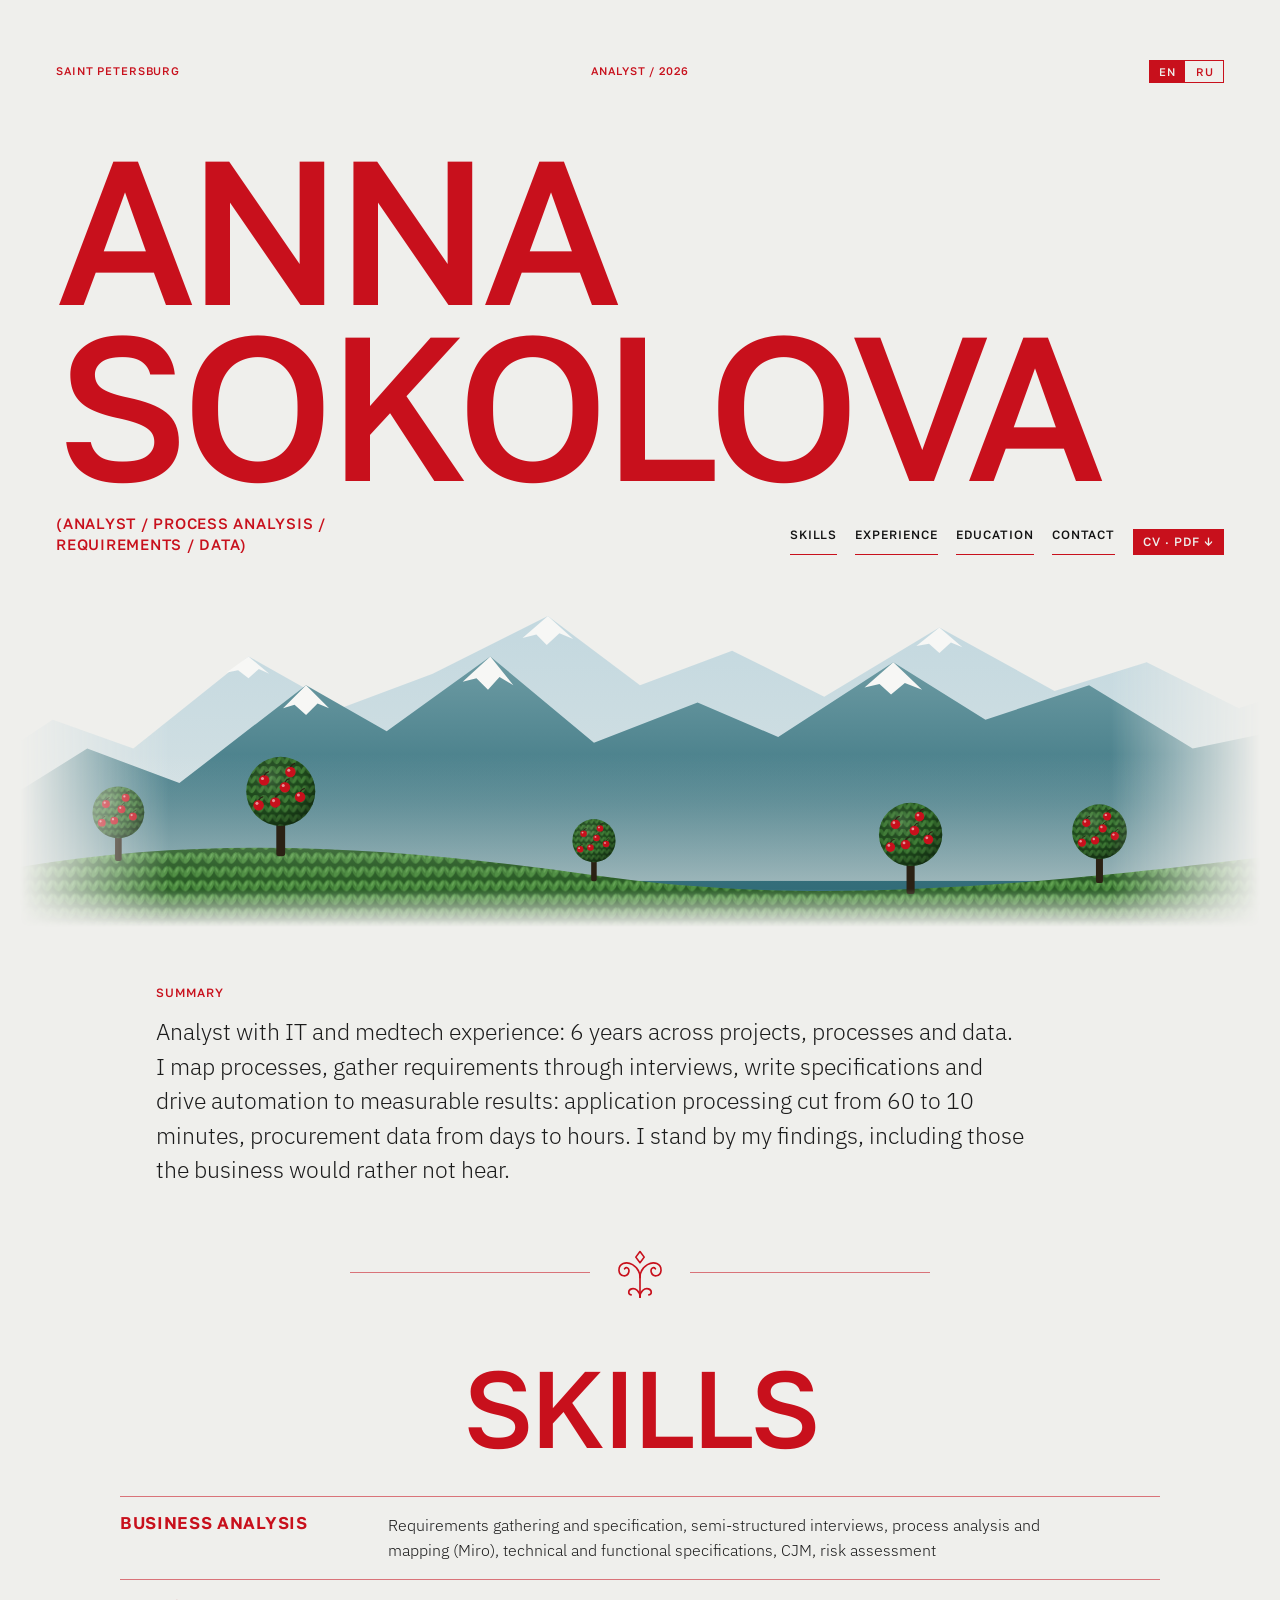
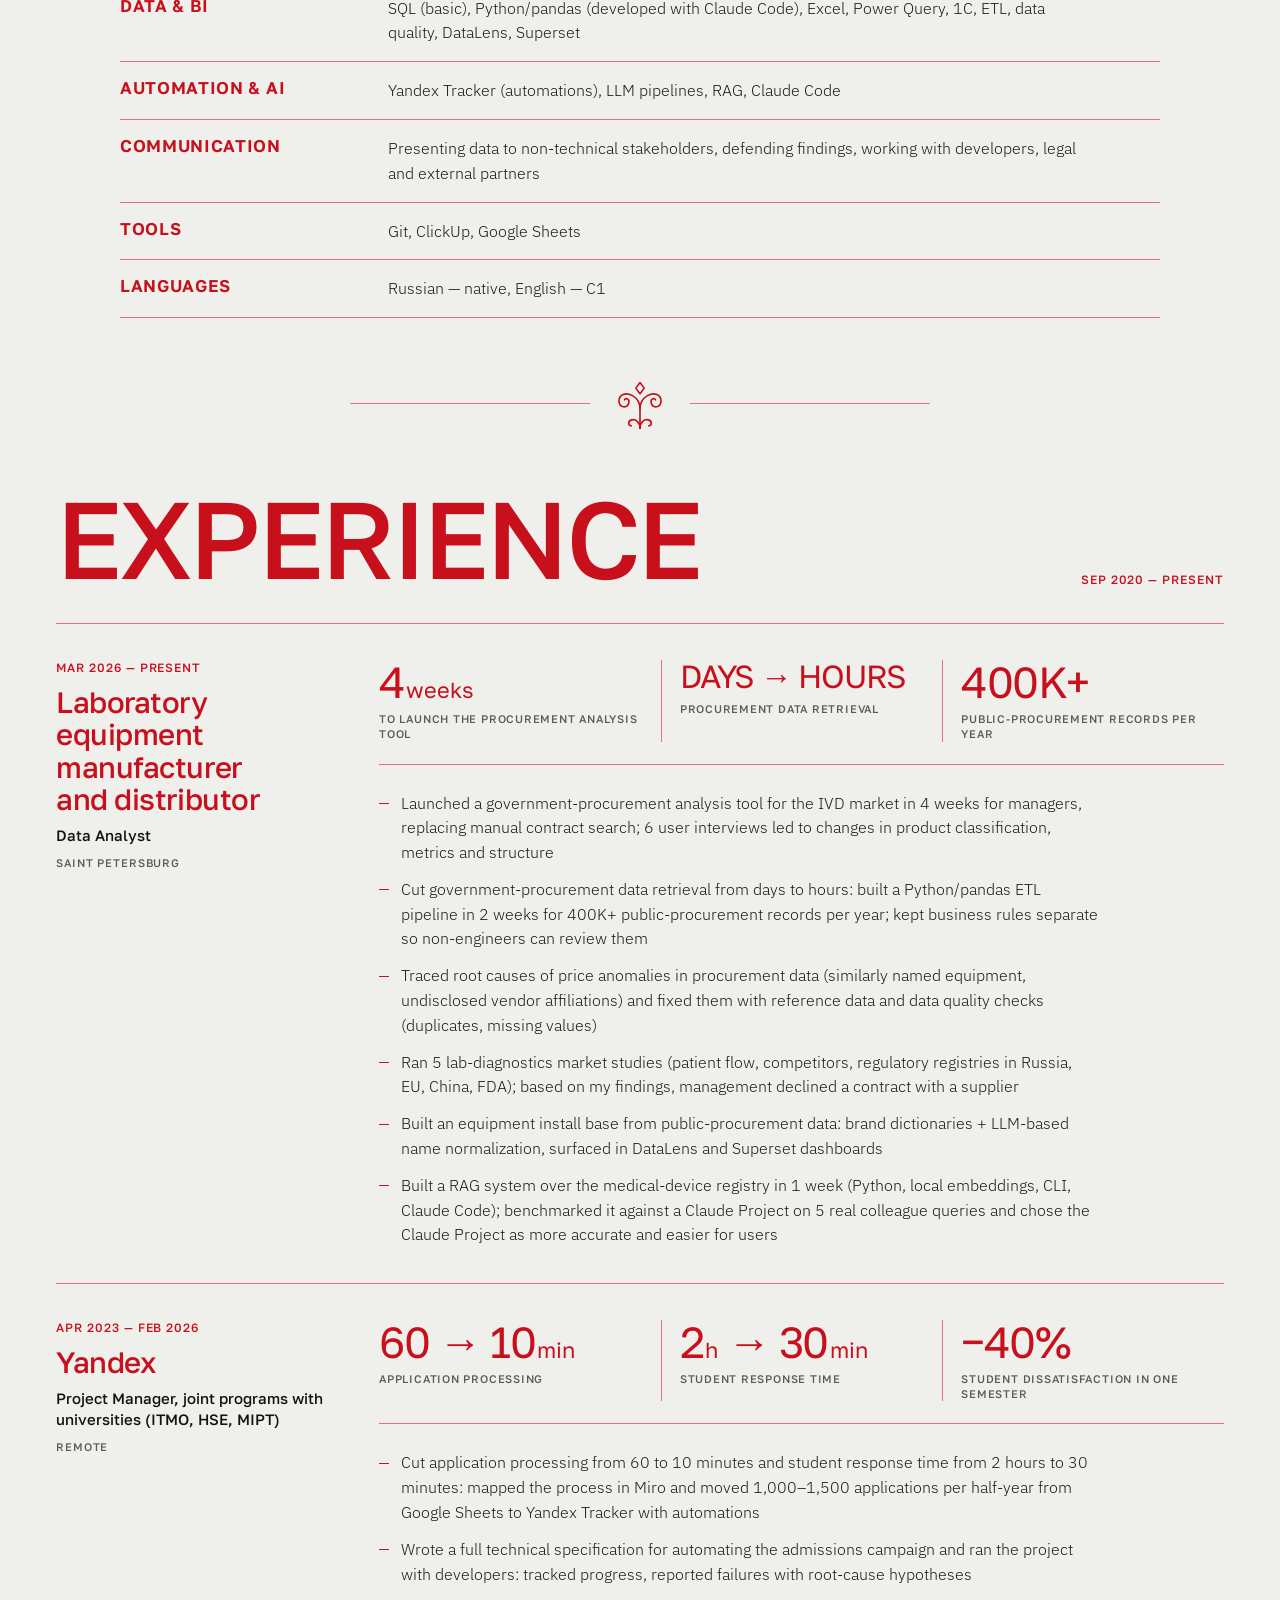
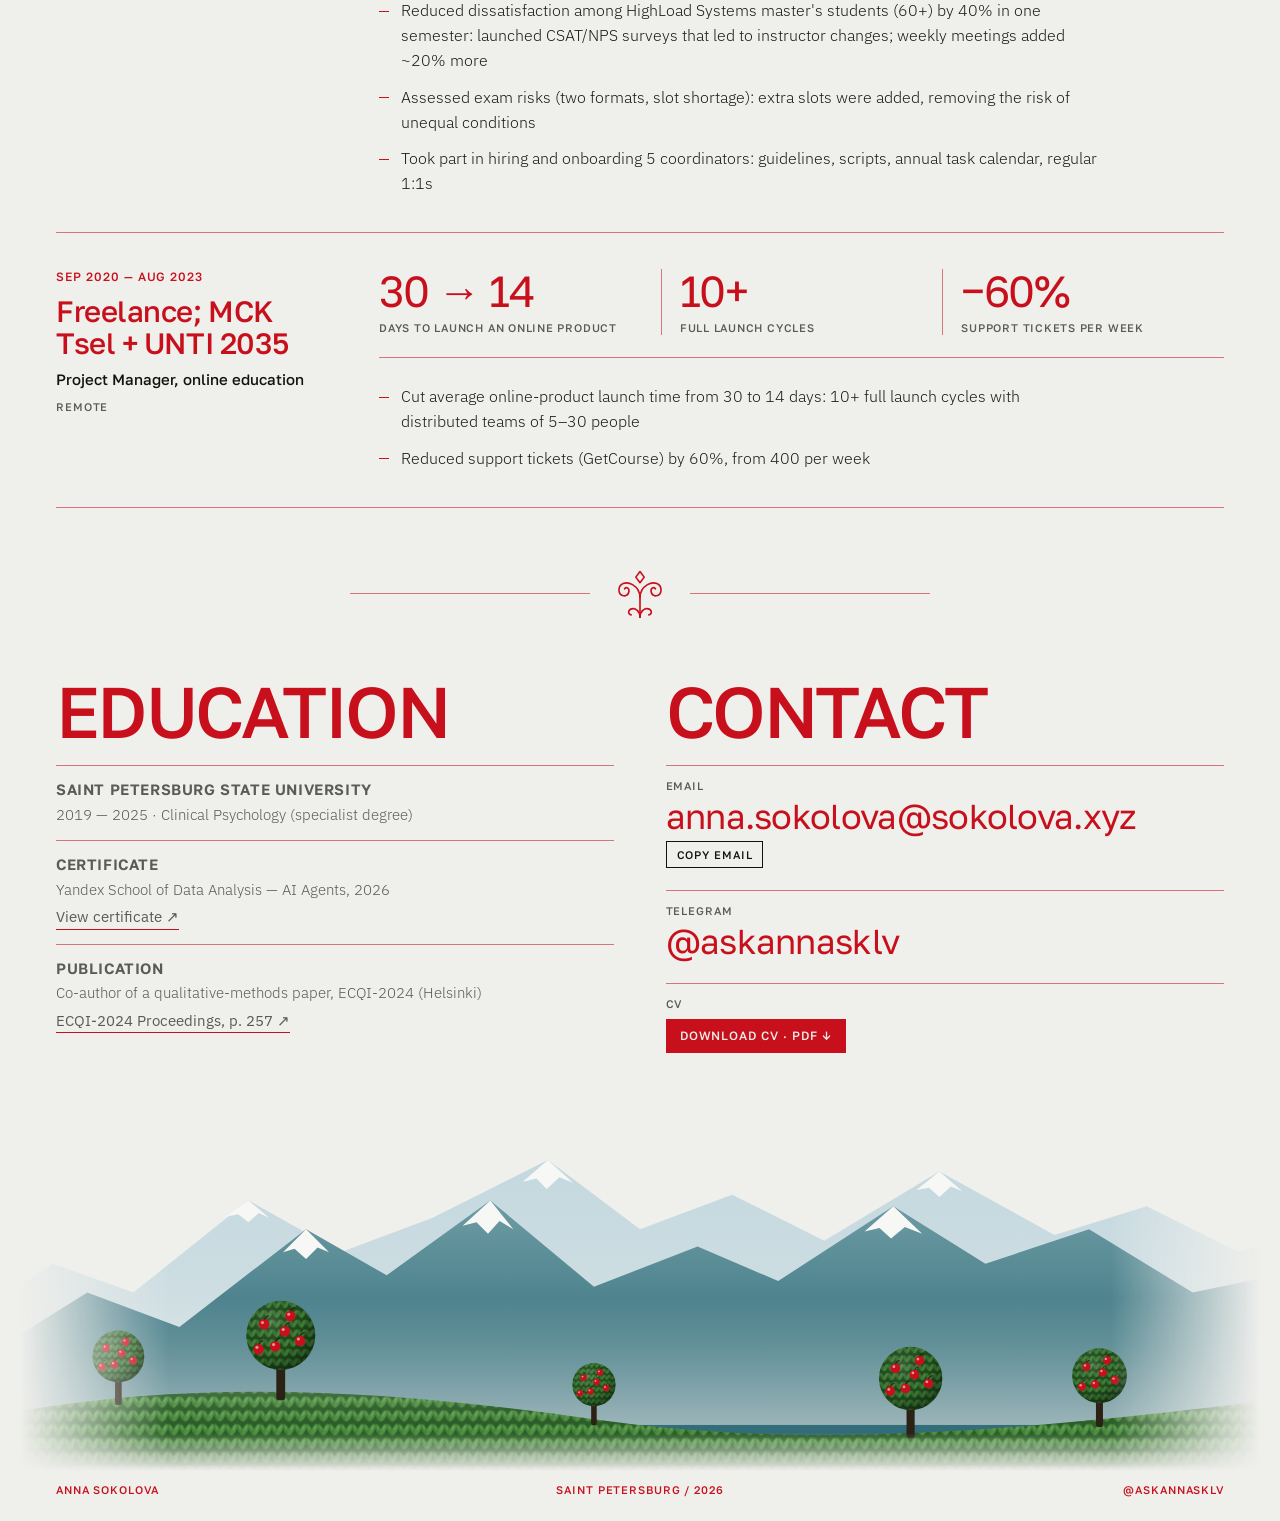
==== analyst/index.html @ 099abb35 "Add temporary /analyst version without sales analytics (until 2026-12-01) Co-Authored-By: Claude Opu" ====
<!doctype html>
<html lang="en">
<head>
<meta charset="utf-8">
<meta name="viewport" content="width=device-width, initial-scale=1, viewport-fit=cover">
<title>Anna Sokolova</title>
<meta name="description" content="Anna Sokolova: analyst. Process analysis, requirements, data. Saint Petersburg.">
<meta name="theme-color" content="#EFEFEC">
<link rel="canonical" href="https://askannasklv.github.io/analyst/">
<meta name="robots" content="noindex">
<meta property="og:type" content="website">
<meta property="og:url" content="https://askannasklv.github.io/analyst/">
<meta property="og:title" content="Anna Sokolova">
<meta property="og:description" content="Analyst: process analysis, requirements, data. Saint Petersburg.">
<meta property="og:image" content="https://askannasklv.github.io/og-cover-analyst.png">
<meta property="og:image:width" content="1200">
<meta property="og:image:height" content="630">
<meta name="twitter:card" content="summary_large_image">
<link rel="icon" href="../favicon.svg" type="image/svg+xml">
<link rel="icon" href="../favicon-32.png" sizes="32x32" type="image/png">
<link rel="apple-touch-icon" href="../apple-touch-icon.png">
<link rel="preload" href="../fonts/golos-text-latin-500-normal.woff2" as="font" type="font/woff2" crossorigin>
<link rel="stylesheet" href="../fonts/fonts.css">
<style>
:root{padding-top:env(safe-area-inset-top,0px);padding-bottom:env(safe-area-inset-bottom,0px)}
body{margin:0}
img{max-width:100%}
[hidden]{display:none!important}
</style>
<style>
/* Layout: one continuous sheet of cool paper. Light red type, Alatau ranges that
   dissolve into the page, knitted foothills with clickable apple trees,
   a кошкар-мүйіз seal between sections, experience as a quiet two-column ledger, summary up top.
   Single deliberate light look, every colour set explicitly. */
:root{
  --ink:#121212;
  --paper:#EFEFEC;
  --red:#C8101C;
  --text:#1B1B1B;
  --muted:#5A5A57;
  --line:rgba(200,16,28,.55);
  --display:"Golos Text","Helvetica Neue",Arial,sans-serif;
  --body:"IBM Plex Sans","Helvetica Neue",Arial,sans-serif;
  --pad:clamp(16px,3vw,36px);
  color-scheme:light;
}
*{box-sizing:border-box}
body{
  background:var(--paper);color:var(--text);font-family:var(--body);font-weight:300;font-size:16px;line-height:1.55;
  padding-left:max(16px,env(safe-area-inset-left,0px));
  padding-right:max(16px,env(safe-area-inset-right,0px));
  padding-block:clamp(12px,2vw,24px);
  -webkit-font-smoothing:antialiased;
}
body::before{content:"";position:fixed;inset:0 0 auto;height:env(safe-area-inset-top,0px);z-index:10;background:var(--paper)}
.l-ru .en{display:none!important}
:root:not(.l-ru) .ru{display:none!important}
b,strong{font-weight:500}

main{max-width:1240px;margin:0 auto;display:flex;flex-direction:column;gap:clamp(28px,4.5vw,60px)}
.frame{position:relative;padding-inline:var(--pad)}

/* meta bar */
.meta{display:grid;grid-template-columns:1fr auto 1fr;gap:12px;align-items:center;
  font:500 11px/1.3 var(--display);letter-spacing:.08em;text-transform:uppercase;color:var(--red)}
.meta > :nth-child(2){text-align:center}
.meta > :last-child{justify-self:end;text-align:right}
.meta a{color:inherit;text-decoration:none}
.meta a:hover{text-decoration:underline}

.lang{display:inline-flex;gap:2px;border:1px solid var(--red)}
.lang button{all:unset;cursor:pointer;padding:5px 9px;font:500 11px/1 var(--display);letter-spacing:.08em;color:var(--red)}
.lang button[aria-pressed="true"]{background:var(--red);color:var(--paper)}
.lang button:focus-visible{outline:2px solid var(--ink);outline-offset:2px}

/* section seal — кошкар-мүйіз between sections */
.seal{display:flex;align-items:center;justify-content:center;gap:clamp(12px,2vw,22px)}
.seal span{flex:1 1 0;max-width:240px;height:1px;background:var(--line)}
.seal svg{width:clamp(40px,4.6vw,56px);height:auto;flex:none}

/* ---------- HERO ---------- */
.hero{padding-top:var(--pad)}
.hero h1{
  margin:clamp(24px,5vw,56px) 0 0;
  font:500 clamp(52px,16vw,210px)/.86 var(--display);letter-spacing:-.04em;
  text-transform:uppercase;color:var(--red);position:relative;z-index:2;
}
.hero-row{display:flex;flex-wrap:wrap;justify-content:space-between;align-items:flex-end;gap:16px 32px;
  margin-top:clamp(14px,2vw,22px);position:relative;z-index:2}
.tagline{font:500 clamp(12px,1.25vw,15px)/1.4 var(--display);letter-spacing:.05em;text-transform:uppercase;color:var(--red);max-width:44ch;margin:0}
.nav{display:flex;flex-wrap:wrap;gap:8px 18px;font:500 12px/1 var(--display);letter-spacing:.08em;text-transform:uppercase}
.nav a{color:var(--ink);text-decoration:none;border-bottom:1px solid var(--red);padding-bottom:3px}
.nav a:hover{color:var(--red)}

/* mountains dissolve into the page at the sides and bottom */
.mtn{display:block;height:clamp(180px,30vw,380px);
  margin:0 calc(var(--pad) * -1);width:calc(100% + var(--pad) * 2);
  -webkit-mask-image:linear-gradient(to right,transparent 0,#000 12%,#000 88%,transparent 100%),linear-gradient(to bottom,#000 90%,transparent 100%);
  -webkit-mask-composite:source-in;
  mask-image:linear-gradient(to right,transparent 0,#000 12%,#000 88%,transparent 100%),linear-gradient(to bottom,#000 90%,transparent 100%);
  mask-composite:intersect;
}
.hero .mtn{margin-top:clamp(-8px,-1.5vw,-24px)}
.tree{cursor:pointer}
.ap{transform-box:fill-box;transform-origin:50% 50%}
@media (prefers-reduced-motion:no-preference){
  .sway{transform-box:fill-box;transform-origin:50% 100%;animation:sway 6s ease-in-out infinite alternate}
  .sway.b{animation-duration:7.5s;animation-delay:-2s}
  .sway.c{animation-duration:5.2s;animation-delay:-3.5s}
  @keyframes sway{from{transform:rotate(-2deg)}to{transform:rotate(2deg)}}
}

/* ---------- section heads ---------- */
.kicker{font:500 12px/1.3 var(--display);letter-spacing:.08em;text-transform:uppercase;color:var(--red);margin:0}
.h2{font:500 clamp(40px,8.5vw,112px)/.9 var(--display);letter-spacing:-.035em;text-transform:uppercase;color:var(--red);margin:0;text-wrap:balance}

/* ---------- SKILLS ---------- */
.skills-head{display:grid;justify-items:center;text-align:center;padding-bottom:clamp(24px,3.5vw,40px)}
.skills{list-style:none;margin:0 auto;padding:0;max-width:1040px;display:grid}
.skills li{display:grid;grid-template-columns:minmax(0,15rem) minmax(0,1fr);gap:8px 28px;padding:16px 0;border-top:1px solid var(--line);
  transition:opacity .8s ease,transform .8s cubic-bezier(.2,.7,.2,1);transition-delay:calc(var(--d,0) * 90ms)}
.skills li:last-child{border-bottom:1px solid var(--line)}
.skills li.pending{opacity:0;transform:translateY(26px)}
.skills h3{margin:0;font:600 clamp(14px,1.4vw,17px)/1.2 var(--display);text-transform:uppercase;letter-spacing:.04em;color:var(--red)}
.skills p{margin:0;max-width:70ch}

/* ---------- EXPERIENCE ledger ---------- */
.exp-head{display:flex;flex-wrap:wrap;justify-content:space-between;align-items:flex-end;gap:12px 24px;padding-bottom:clamp(20px,3vw,36px)}
.job{display:grid;grid-template-columns:minmax(0,17rem) minmax(0,1fr);gap:20px clamp(24px,4vw,64px);
  border-top:1px solid var(--line);padding-block:clamp(22px,3vw,36px)}
.job:last-child{border-bottom:1px solid var(--line)}
.job-side{display:grid;align-content:start;gap:10px}
.org{font:500 clamp(22px,2.3vw,30px)/1.1 var(--display);letter-spacing:-.015em;color:var(--red);margin:0;text-wrap:balance}
.role{font:500 15px/1.4 var(--display);color:var(--ink);margin:0}
.where{font:500 11px/1.3 var(--display);letter-spacing:.08em;text-transform:uppercase;color:var(--muted);margin:0}
.figs{display:flex;flex-wrap:wrap;gap:18px 0;margin:0 0 26px;padding:0 0 22px;border-bottom:1px solid var(--line);list-style:none}
.figs li{flex:1 1 9.5rem;min-width:0;padding:0 18px;border-left:1px solid var(--line);display:grid;gap:8px;align-content:start}
.figs li:first-child{border-left:0;padding-left:0}
.figs .num{font:400 clamp(30px,3.4vw,46px)/1 var(--display);letter-spacing:-.035em;color:var(--red);white-space:nowrap}
.figs .num small{font-size:.5em;margin-left:.08em;letter-spacing:0}
.figs .num--word{white-space:normal;text-transform:uppercase;font-size:clamp(24px,2.5vw,34px);line-height:1.05}
.figs .cap{font:500 11px/1.35 var(--display);letter-spacing:.07em;text-transform:uppercase;color:var(--muted);margin:0}
.bul{list-style:none;margin:0;padding:0;display:grid;gap:12px;font-size:15.5px;line-height:1.6;max-width:72ch}
.bul li{padding-left:22px;position:relative}
.bul li::before{content:"";position:absolute;left:0;top:.8em;width:10px;height:1px;background:var(--red)}

/* ---------- EDUCATION + CONTACT ---------- */
.final{display:grid;grid-template-columns:minmax(0,1fr) minmax(0,1fr);gap:clamp(28px,4vw,56px)}
.final .h2{font-size:clamp(36px,5.6vw,76px)}
.edu{display:grid;gap:14px;margin-top:22px}
.edu-item{border-top:1px solid var(--line);padding-top:14px;display:grid;gap:4px}
.edu-item b{font:600 15px/1.25 var(--display);text-transform:uppercase;letter-spacing:.04em;color:var(--ink)}
.edu-item span{color:var(--muted);font-size:15px}
.link{color:var(--red);font-weight:400;text-decoration:none;border-bottom:1px solid currentColor;width:fit-content;font-size:15px}
.link:hover{color:var(--ink)}
.link:focus-visible,.nav a:focus-visible,.copy:focus-visible{outline:2px solid var(--ink);outline-offset:3px}

.contacts{display:grid;gap:22px;margin-top:22px}
.contact{display:grid;gap:6px;border-top:1px solid var(--line);padding-top:14px}
.contact .lbl{font:500 11px/1 var(--display);letter-spacing:.08em;text-transform:uppercase;color:var(--muted)}
.contact .val{font:400 clamp(20px,2.7vw,36px)/1.1 var(--display);letter-spacing:-.02em;color:var(--red);overflow-wrap:anywhere;user-select:all;text-decoration:none}
a.val:hover{color:var(--ink)}
.copy{all:unset;cursor:pointer;width:fit-content;font:500 11px/1 var(--display);letter-spacing:.08em;text-transform:uppercase;color:var(--ink);border:1px solid var(--ink);padding:7px 10px}
.copy:hover{background:var(--ink);color:var(--paper)}
.final-wrap .mtn{margin-top:clamp(16px,3vw,40px)}
.foot{padding-top:12px}


/* ---------- SUMMARY + CV ---------- */
.summary{display:grid;gap:14px;max-width:1040px;margin:0 auto;width:100%}
.lead{margin:0;max-width:62ch;font-size:clamp(18px,1.8vw,23px);line-height:1.5;font-weight:300;color:var(--text)}
.nav a.cv{color:var(--paper);background:var(--red);border:1px solid var(--red);padding:6px 9px}
.nav a.cv:hover{background:var(--ink);border-color:var(--ink);color:var(--paper)}
.cvbtn{width:fit-content;font:500 12px/1 var(--display);letter-spacing:.08em;text-transform:uppercase;color:var(--paper);background:var(--red);text-decoration:none;padding:11px 14px;margin-top:4px}
.cvbtn:hover{background:var(--ink)}
.cvbtn:focus-visible,.nav a.cv:focus-visible{outline:2px solid var(--ink);outline-offset:3px}

@media (max-width:820px){
  .final{grid-template-columns:minmax(0,1fr)}
  .skills li,.job{grid-template-columns:minmax(0,1fr)}
}
@media (max-width:560px){
  .meta{grid-template-columns:1fr auto}
  .meta > :nth-child(2){display:none}
  .figs li{flex-basis:100%;border-left:0;padding:0}
}
</style>
</head>
<body>
<!-- shared SVG defs: ornament, mountain base, knit, apple tree parts -->
<svg width="0" height="0" style="position:absolute" aria-hidden="true" focusable="false">
  <defs>
    <g id="horn" fill="none" stroke-linecap="round" stroke-linejoin="round">
      <path d="M60 112 V70 C60 56 54 48 44 42 C30 34 14 40 15 55 C16 68 33 70 36 58 C38 50 31 46 27 51"/>
      <path d="M60 70 C60 56 66 48 76 42 C90 34 106 40 105 55 C104 68 87 70 84 58 C82 50 89 46 93 51"/>
      <path d="M60 112 C60 98 50 92 42 94 C34 96 34 106 41 107"/>
      <path d="M60 112 C60 98 70 92 78 94 C86 96 86 106 79 107"/>
      <path d="M60 14 L69 26 L60 38 L51 26 Z"/>
    </g>
    <pattern id="knit" width="10" height="12" patternUnits="userSpaceOnUse">
      <rect width="10" height="12" fill="#2A5E26"/>
      <ellipse cx="2.8" cy="6" rx="2.2" ry="5.3" transform="rotate(-26 2.8 6)" fill="#448239"/>
      <ellipse cx="7.2" cy="6" rx="2.2" ry="5.3" transform="rotate(26 7.2 6)" fill="#4F9142"/>
      <ellipse cx="2.4" cy="4.6" rx=".8" ry="2.4" transform="rotate(-26 2.4 4.6)" fill="#66A855" opacity=".7"/>
      <ellipse cx="7.6" cy="4.6" rx=".8" ry="2.4" transform="rotate(26 7.6 4.6)" fill="#70B15E" opacity=".7"/>
    </pattern>
    <pattern id="knitS" width="6" height="7" patternUnits="userSpaceOnUse">
      <rect width="6" height="7" fill="#1E4A1C"/>
      <ellipse cx="1.7" cy="3.5" rx="1.3" ry="3.1" transform="rotate(-26 1.7 3.5)" fill="#356F2E"/>
      <ellipse cx="4.3" cy="3.5" rx="1.3" ry="3.1" transform="rotate(26 4.3 3.5)" fill="#417F37"/>
    </pattern>
    <linearGradient id="farFill" x1="0" y1="0" x2="0" y2="1">
      <stop offset="0" stop-color="#C3D8DF"/><stop offset="1" stop-color="#DCE5E6"/>
    </linearGradient>
    <linearGradient id="midFill" x1="0" y1="0" x2="0" y2="1">
      <stop offset="0" stop-color="#6E9CA4"/><stop offset=".55" stop-color="#3E7783"/><stop offset="1" stop-color="#2D6874"/>
    </linearGradient>
    <linearGradient id="haze" x1="0" y1="0" x2="0" y2="1">
      <stop offset="0" stop-color="#EFEFEC" stop-opacity="0"/><stop offset="1" stop-color="#EFEFEC" stop-opacity=".55"/>
    </linearGradient>
    <linearGradient id="shadeFront" x1="0" y1="0" x2="0" y2="1">
      <stop offset="0" stop-color="#fff" stop-opacity=".12"/>
      <stop offset=".6" stop-color="#000" stop-opacity="0"/>
      <stop offset="1" stop-color="#000" stop-opacity=".18"/>
    </linearGradient>
    <radialGradient id="crownShade" cx=".35" cy=".3" r=".75">
      <stop offset="0" stop-color="#fff" stop-opacity=".14"/>
      <stop offset=".6" stop-color="#000" stop-opacity="0"/>
      <stop offset="1" stop-color="#000" stop-opacity=".42"/>
    </radialGradient>
    <g id="apple"><circle r="3.8" fill="#C8101C"/><circle cx="-1.2" cy="-1.3" r="1.1" fill="#fff" opacity=".55"/><path d="M0 -3.6 q1.5 -2.4 3.4 -2.6" stroke="#2B2114" stroke-width=".9" fill="none"/></g>
    <g id="treeBody">
      <rect x="-3.2" y="-24" width="6.4" height="27" rx="2" fill="#2B2114"/>
      <circle cx="0" cy="-44" r="25" fill="url(#knitS)"/>
      <circle cx="0" cy="-44" r="25" fill="url(#crownShade)"/>
    </g>
    <g id="mtnBase">
      <path d="M0 210 L90 150 L160 175 L260 95 L340 140 L420 110 L520 60 L600 120 L680 90 L760 130 L860 70 L960 125 L1040 100 L1120 140 L1200 115 V330 H0 Z" fill="url(#farFill)"/>
      <path d="M520 60 L498 79 L510 76 L519 85 L530 75 L542 80 Z M860 70 L840 86 L851 84 L860 92 L870 83 L880 87 Z M260 95 L241 109 L251 107 L260 114 L269 106 L278 110 Z" fill="#F7F7F5"/>
      <path d="M0 250 L120 175 L200 205 L310 120 L380 160 L470 95 L560 170 L650 135 L720 165 L820 100 L900 150 L990 120 L1080 175 L1200 150 V330 H0 Z" fill="url(#midFill)"/>
      <path d="M310 120 L290 140 L300 137 L310 146 L320 136 L330 140 Z M470 95 L446 117 L458 114 L468 124 L478 113 L490 120 Z M820 100 L795 122 L808 119 L818 128 L830 118 L845 124 Z" fill="#F7F7F5"/>
      <rect x="0" y="180" width="1200" height="110" fill="url(#haze)"/>
      <path d="M0 290 C200 245 380 260 560 285 S900 300 1200 262 V330 H0 Z" fill="url(#knit)"/>
      <path d="M0 290 C200 245 380 260 560 285 S900 300 1200 262 V330 H0 Z" fill="url(#shadeFront)"/>
    </g>
  </defs>
</svg>

<main>

  <!-- ========== HERO ========== -->
  <section class="frame hero" aria-labelledby="name">
    <div class="meta">
      <span><span class="en">Saint Petersburg</span><span class="ru">Санкт-Петербург</span></span>
      <span><span class="en">Analyst / 2026</span><span class="ru">Аналитик / 2026</span></span>
      <div class="lang" role="group" aria-label="Language">
        <button type="button" id="btn-en" data-lang="en" aria-pressed="true">EN</button>
        <button type="button" id="btn-ru" data-lang="ru" aria-pressed="false">RU</button>
      </div>
    </div>
    <h1 id="name"><span class="en">Anna<br>Sokolova</span><span class="ru">Анна<br>Соколова</span></h1>
    <div class="hero-row">
      <p class="tagline">
        <span class="en">(Analyst / Process analysis / Requirements / Data)</span>
        <span class="ru">(Аналитик / Анализ процессов / Требования / Данные)</span>
      </p>
      <nav class="nav" aria-label="Sections">
        <a href="#skills"><span class="en">Skills</span><span class="ru">Навыки</span></a>
        <a href="#experience"><span class="en">Experience</span><span class="ru">Опыт</span></a>
        <a href="#education"><span class="en">Education</span><span class="ru">Образование</span></a>
        <a href="#contact"><span class="en">Contact</span><span class="ru">Контакты</span></a>
        <a class="cv en" href="../cv/Sokolova_CV_Analyst_EN.pdf" target="_blank" rel="noopener">CV · PDF ↓</a>
        <a class="cv ru" href="../cv/Sokolova_CV_Analyst_RU.pdf" target="_blank" rel="noopener">Резюме · PDF ↓</a>
      </nav>
    </div>
    <svg class="mtn" viewBox="0 0 1200 330" preserveAspectRatio="xMidYMax slice" aria-hidden="true"></svg>
  </section>

  <!-- ========== SUMMARY ========== -->
  <section class="frame summary" aria-label="Summary">
    <p class="kicker"><span class="en">Summary</span><span class="ru">О себе</span></p>
    <p class="lead en">Analyst with IT and medtech experience: 6 years across projects, processes and data. I map processes, gather requirements through interviews, write specifications and drive automation to measurable results: application processing cut from 60 to 10 minutes, procurement data from days to hours. I stand by my findings, including those the business would rather not hear.</p>
    <p class="lead ru">Аналитик с опытом в IT и медтехе, 6 лет в проектах, процессах и данных. Описываю процессы, собираю требования на интервью, пишу ТЗ и довожу автоматизацию до измеримого результата: обработка заявок с 60 до 10 минут, данные о закупках — с дней до часов. Защищаю выводы, даже неудобные для бизнеса.</p>
  </section>

  <div class="seal" aria-hidden="true"><span></span><svg viewBox="0 0 120 120"><use href="#horn" stroke="#C8101C" stroke-width="3.5"/></svg><span></span></div>

  <!-- ========== SKILLS ========== -->
  <section class="frame" id="skills" aria-labelledby="skills-h">
    <div class="skills-head">
      <h2 class="h2" id="skills-h"><span class="en">Skills</span><span class="ru">Навыки</span></h2>
    </div>
    <ul class="skills en">
      <li><h3>Business analysis</h3><p>Requirements gathering and specification, semi-structured interviews, process analysis and mapping (Miro), technical and functional specifications, CJM, risk assessment</p></li>
      <li><h3>Data &amp; BI</h3><p>SQL (basic), Python/pandas (developed with Claude Code), Excel, Power Query, 1C, ETL, data quality, DataLens, Superset</p></li>
      <li><h3>Automation &amp; AI</h3><p>Yandex Tracker (automations), LLM pipelines, RAG, Claude Code</p></li>
      <li><h3>Communication</h3><p>Presenting data to non-technical stakeholders, defending findings, working with developers, legal and external partners</p></li>
      <li><h3>Tools</h3><p>Git, ClickUp, Google Sheets</p></li>
      <li><h3>Languages</h3><p>Russian — native, English — C1</p></li>
    </ul>
    <ul class="skills ru">
      <li><h3>Бизнес-анализ</h3><p>Сбор и формализация требований, полуструктурированные интервью, анализ и картирование процессов (Miro), ТЗ и функциональные требования, CJM, оценка рисков</p></li>
      <li><h3>Данные и BI</h3><p>SQL (базовый), Python/pandas (разработка с Claude Code), Excel, Power Query, 1С, ETL, контроль качества данных, DataLens, Superset</p></li>
      <li><h3>Автоматизация и AI</h3><p>Яндекс Трекер (автоматизации), LLM-пайплайны, RAG, Claude Code</p></li>
      <li><h3>Коммуникация</h3><p>Презентация данных нетехническим заказчикам, защита выводов, работа с разработкой, юристами и внешними партнёрами</p></li>
      <li><h3>Инструменты</h3><p>Git, ClickUp, Google Sheets</p></li>
      <li><h3>Языки</h3><p>Русский — родной, английский — C1</p></li>
    </ul>
  </section>

  <div class="seal" aria-hidden="true"><span></span><svg viewBox="0 0 120 120"><use href="#horn" stroke="#C8101C" stroke-width="3.5"/></svg><span></span></div>

  <!-- ========== EXPERIENCE ========== -->
  <section class="frame" id="experience" aria-labelledby="exp-h">
    <div class="exp-head">
      <h2 class="h2" id="exp-h"><span class="en">Experience</span><span class="ru">Опыт работы</span></h2>
      <p class="kicker"><span class="en">Sep 2020 — present</span><span class="ru">Сентябрь 2020 — н.в.</span></p>
    </div>

    <article class="job">
      <div class="job-side">
        <p class="kicker"><span class="en">Mar 2026 — present</span><span class="ru">Март 2026 — н.в.</span></p>
        <h3 class="org"><span class="en">Laboratory equipment manufacturer and distributor</span><span class="ru">Производитель и дистрибьютор лабораторного оборудования</span></h3>
        <p class="role"><span class="en">Data Analyst</span><span class="ru">Аналитик данных</span></p>
        <p class="where"><span class="en">Saint Petersburg</span><span class="ru">Санкт-Петербург</span></p>
      </div>
      <div>
        <ul class="figs">
          <li><span class="num">4<small class="en">weeks</small><small class="ru">недели</small></span><p class="cap"><span class="en">To launch the procurement analysis tool</span><span class="ru">На запуск инструмента анализа госзакупок</span></p></li>
          <li><span class="num num--word"><span class="en">Days → hours</span><span class="ru">Дни → часы</span></span><p class="cap"><span class="en">Procurement data retrieval</span><span class="ru">Получение данных о госзакупках</span></p></li>
          <li><span class="num">400K+</span><p class="cap"><span class="en">Public-procurement records per year</span><span class="ru">Записей ЕИС в год</span></p></li>
        </ul>
        <ul class="bul en">
          <li>Launched a government-procurement analysis tool for the IVD market in 4 weeks for managers, replacing manual contract search; 6 user interviews led to changes in product classification, metrics and structure</li>
          <li>Cut government-procurement data retrieval from days to hours: built a Python/pandas ETL pipeline in 2 weeks for 400K+ public-procurement records per year; kept business rules separate so non-engineers can review them</li>
          <li>Traced root causes of price anomalies in procurement data (similarly named equipment, undisclosed vendor affiliations) and fixed them with reference data and data quality checks (duplicates, missing values)</li>
          <li>Ran 5 lab-diagnostics market studies (patient flow, competitors, regulatory registries in Russia, EU, China, FDA); based on my findings, management declined a contract with a supplier</li>
          <li>Built an equipment install base from public-procurement data: brand dictionaries + LLM-based name normalization, surfaced in DataLens and Superset dashboards</li>
          <li>Built a RAG system over the medical-device registry in 1 week (Python, local embeddings, CLI, Claude Code); benchmarked it against a Claude Project on 5 real colleague queries and chose the Claude Project as more accurate and easier for users</li>
        </ul>
        <ul class="bul ru">
          <li>За 4 недели запустила инструмент анализа госзакупок ИВД для менеджеров вместо ручного поиска контрактов; по итогам 6 интервью с пользователями изменила классификацию продуктов, метрики и структуру</li>
          <li>Сократила время получения данных о госзакупках с дней до часов: за 2 недели построила ETL-пайплайн на Python/pandas для 400K+ записей ЕИС в год; бизнес-правила вынесла отдельно, чтобы их проверял не-инженер</li>
          <li>Нашла корневые причины ценовых аномалий в закупках (похожие наименования оборудования, нераскрытая аффилированность поставщиков) и закрыла их справочниками и контролем качества данных (дубли, пропуски)</li>
          <li>Провела 5 исследований рынков лабораторной диагностики (пациентопоток, конкуренты, регуляторные реестры РФ, ЕС, Китая, FDA); по моим выводам руководство отказалось от контракта с поставщиком</li>
          <li>Собрала инсталл-базу оборудования по данным ЕИС: справочники брендов + нормализация наименований через LLM, результат выведен в дашборды DataLens и Superset</li>
          <li>За 1 неделю собрала RAG-систему по реестру медизделий (Python, локальные эмбеддинги, CLI, Claude Code); на 5 реальных запросах коллег сравнила её с Claude Project и выбрала Claude Project: точнее и понятнее пользователям</li>
        </ul>
      </div>
    </article>

    <article class="job">
      <div class="job-side">
        <p class="kicker"><span class="en">Apr 2023 — Feb 2026</span><span class="ru">Апрель 2023 — февраль 2026</span></p>
        <h3 class="org"><span class="en">Yandex</span><span class="ru">Яндекс</span></h3>
        <p class="role"><span class="en">Project Manager, joint programs with universities (ITMO, HSE, MIPT)</span><span class="ru">Менеджер проектов, программы с ИТМО, ВШЭ, МФТИ</span></p>
        <p class="where"><span class="en">Remote</span><span class="ru">Удалённо</span></p>
      </div>
      <div>
        <ul class="figs">
          <li><span class="num">60 → 10<small class="en">min</small><small class="ru">мин</small></span><p class="cap"><span class="en">Application processing</span><span class="ru">Обработка заявок</span></p></li>
          <li><span class="num">2<small class="en">h</small><small class="ru">ч</small> → 30<small class="en">min</small><small class="ru">мин</small></span><p class="cap"><span class="en">Student response time</span><span class="ru">Ответ студенту</span></p></li>
          <li><span class="num">−40%</span><p class="cap"><span class="en">Student dissatisfaction in one semester</span><span class="ru">Неудовлетворённость студентов за семестр</span></p></li>
        </ul>
        <ul class="bul en">
          <li>Cut application processing from 60 to 10 minutes and student response time from 2 hours to 30 minutes: mapped the process in Miro and moved 1,000–1,500 applications per half-year from Google Sheets to Yandex Tracker with automations</li>
          <li>Wrote a full technical specification for automating the admissions campaign and ran the project with developers: tracked progress, reported failures with root-cause hypotheses</li>
          <li>Reduced dissatisfaction among HighLoad Systems master's students (60+) by 40% in one semester: launched CSAT/NPS surveys that led to instructor changes; weekly meetings added ~20% more</li>
          <li>Assessed exam risks (two formats, slot shortage): extra slots were added, removing the risk of unequal conditions</li>
          <li>Took part in hiring and onboarding 5 coordinators: guidelines, scripts, annual task calendar, regular 1:1s</li>
        </ul>
        <ul class="bul ru">
          <li>Сократила обработку заявок с 60 до 10 минут, а ответ студенту — с 2 часов до 30 минут: картировала процесс в Miro и перевела 1000–1500 заявок за полгода из Google Sheets в Яндекс Трекер с автоматизациями</li>
          <li>Написала полное ТЗ на автоматизацию приёмной кампании и вела проект с разработкой: контроль хода работ, отчёты о сбоях с гипотезами о причинах</li>
          <li>Снизила неудовлетворённость студентов магистратуры HighLoad Systems (60+ человек) на 40% за семестр: запустила опросы CSAT/NPS, по итогам заменили преподавателей; еженедельные встречи дали ещё ~20%</li>
          <li>Оценила риски экзамена (два формата, нехватка слотов): добавили слоты и сняли риск неравных условий</li>
          <li>Участвовала в найме и онбординге 5 кураторов: регламенты, скрипты, годовой календарь задач, регулярные 1-1</li>
        </ul>
      </div>
    </article>

    <article class="job">
      <div class="job-side">
        <p class="kicker"><span class="en">Sep 2020 — Aug 2023</span><span class="ru">Сентябрь 2020 — август 2023</span></p>
        <h3 class="org"><span class="en">Freelance; MCK Tsel + UNTI 2035</span><span class="ru">Фриланс; АНО ДПО МЦК «Цель» + УНТИ 2035</span></h3>
        <p class="role"><span class="en">Project Manager, online education</span><span class="ru">Менеджер проектов, онлайн-образование</span></p>
        <p class="where"><span class="en">Remote</span><span class="ru">Удалённо</span></p>
      </div>
      <div>
        <ul class="figs">
          <li><span class="num">30 → 14</span><p class="cap"><span class="en">Days to launch an online product</span><span class="ru">Дней на запуск онлайн-продукта</span></p></li>
          <li><span class="num">10+</span><p class="cap"><span class="en">Full launch cycles</span><span class="ru">Полных циклов запуска</span></p></li>
          <li><span class="num">−60%</span><p class="cap"><span class="en">Support tickets per week</span><span class="ru">Обращений в техподдержку в неделю</span></p></li>
        </ul>
        <ul class="bul en">
          <li>Cut average online-product launch time from 30 to 14 days: 10+ full launch cycles with distributed teams of 5–30 people</li>
          <li>Reduced support tickets (GetCourse) by 60%, from 400 per week</li>
        </ul>
        <ul class="bul ru">
          <li>Сократила среднее время запуска онлайн-продукта с 30 до 14 дней: 10+ полных циклов запуска с распределёнными командами 5–30 человек</li>
          <li>Сократила поток обращений в техподдержку (GetCourse) на 60% — с 400 в неделю</li>
        </ul>
      </div>
    </article>
  </section>

  <div class="seal" aria-hidden="true"><span></span><svg viewBox="0 0 120 120"><use href="#horn" stroke="#C8101C" stroke-width="3.5"/></svg><span></span></div>

  <!-- ========== EDUCATION + CONTACT ========== -->
  <section class="frame final-wrap" aria-label="Education and contact">
    <div class="final">
      <div id="education">
        <h2 class="h2"><span class="en">Education</span><span class="ru">Образование</span></h2>
        <div class="edu">
          <div class="edu-item">
            <b><span class="en">Saint Petersburg State University</span><span class="ru">Санкт-Петербургский государственный университет</span></b>
            <span><span class="en">2019 — 2025 · Clinical Psychology (specialist degree)</span><span class="ru">2019 — 2025 · Клиническая психология (специалитет)</span></span>
          </div>
          <div class="edu-item">
            <b><span class="en">Certificate</span><span class="ru">Сертификат</span></b>
            <span><span class="en">Yandex School of Data Analysis — AI Agents, 2026</span><span class="ru">Школа анализа данных Яндекса — AI-агенты, 2026</span></span>
            <a class="link" href="https://education.yandex.ru/profile/docs?id=a99348c9-fb9d-4825-9e31-485437a5f515" target="_blank" rel="noopener"><span class="en">View certificate ↗</span><span class="ru">Открыть сертификат ↗</span></a>
          </div>
          <div class="edu-item">
            <b><span class="en">Publication</span><span class="ru">Публикация</span></b>
            <span><span class="en">Co-author of a qualitative-methods paper, ECQI-2024 (Helsinki)</span><span class="ru">Соавтор статьи по качественным методам исследований, ECQI-2024 (Хельсинки)</span></span>
            <a class="link" href="https://storage.googleapis.com/smooty-1220.appspot.com/uploads/4112/1718106409_ECQI2024Proceedings.pdf#page=257" target="_blank" rel="noopener"><span class="en">ECQI-2024 Proceedings, p. 257 ↗</span><span class="ru">Сборник ECQI-2024, с. 257 ↗</span></a>
          </div>
        </div>
      </div>
      <div id="contact">
        <h2 class="h2"><span class="en">Contact</span><span class="ru">Контакты</span></h2>
        <div class="contacts">
          <div class="contact">
            <span class="lbl">Email</span>
            <span class="val" id="email">anna.sokolova@sokolova.xyz</span>
            <button class="copy" type="button" id="copy-email"><span class="en">Copy email</span><span class="ru">Скопировать почту</span></button>
          </div>
          <div class="contact">
            <span class="lbl">Telegram</span>
            <a class="val" href="https://t.me/askannasklv" target="_blank" rel="noopener">@askannasklv</a>
          </div>
          <div class="contact">
            <span class="lbl"><span class="en">CV</span><span class="ru">Резюме</span></span>
            <a class="cvbtn en" href="../cv/Sokolova_CV_Analyst_EN.pdf" target="_blank" rel="noopener">Download CV · PDF ↓</a>
            <a class="cvbtn ru" href="../cv/Sokolova_CV_Analyst_RU.pdf" target="_blank" rel="noopener">Скачать резюме · PDF ↓</a>
          </div>
        </div>
      </div>
    </div>
    <svg class="mtn" viewBox="0 0 1200 330" preserveAspectRatio="xMidYMax slice" aria-hidden="true"></svg>
    <div class="foot">
      <div class="meta">
        <span><span class="en">Anna Sokolova</span><span class="ru">Анна Соколова</span></span>
        <span><span class="en">Saint Petersburg / 2026</span><span class="ru">Санкт-Петербург / 2026</span></span>
        <a href="https://t.me/askannasklv" target="_blank" rel="noopener">@askannasklv</a>
      </div>
    </div>
  </section>

</main>


<script>
(function(){
  var root=document.documentElement;
  var reduced=window.matchMedia&&matchMedia('(prefers-reduced-motion: reduce)').matches;

  /* ---- mountains with apple trees + apple truck ---- */
  var TREES=[[147,270,.9,'c'],[288,265,1.2,''],[560,288,.75,'b'],[835,298,1.1,''],[999,289,.95,'c']];
  var APPLES=[[-12,-52],[7,-58],[14,-40],[-4,-36],[-16,-34],[3,-47]];
  var PILE=[[8,-43],[16,-44],[24,-44],[32,-44],[40,-44],[48,-44],[56,-43],[13,-50],[22,-51],[31,-52],[40,-51],[49,-50],[19,-57],[28,-58],[37,-57],[29,-63]];
  var TS=1.3, TY=300, T_START=-150, T_STOP=413, T_END=1000;
  var horns=[6,26,46].map(function(x){return '<use href="#horn" transform="translate('+x+' -36) scale(.14)" stroke="#DDA233" stroke-width="9"/>';}).join('');
  var wheel=function(x){return '<g transform="translate('+x+' -6)"><g class="wheel"><circle r="7" fill="#1E1A14"/><circle r="2.6" fill="#EFEFEC"/><path d="M-5 0 H5 M0 -5 V5" stroke="#8A8A86" stroke-width="1.2"/></g></g>';};
  var truck='<g transform="translate(0 '+TY+') scale('+TS+')" class="truck-wrap"><g class="truck" style="transform:translateX('+T_START+'px)">'+
    '<rect x="-2" y="-13" width="98" height="5" rx="2" fill="#2B2114"/>'+
    '<rect x="0" y="-40" width="66" height="28" rx="2" fill="#2D6874"/><rect x="0" y="-40" width="66" height="4" fill="#245761"/>'+horns+
    '<g class="pile">'+PILE.map(function(p){return '<use href="#apple" x="'+p[0]+'" y="'+p[1]+'" class="pa" opacity="0"/>';}).join('')+'</g>'+
    '<path d="M66 -12 V-34 H84 L94 -22 V-12 Z" fill="#C8101C"/><path d="M70 -31 H82 L89 -23 H70 Z" fill="#EFEFEC"/>'+
    '<rect x="92" y="-20" width="3" height="3" fill="#DDA233"/>'+wheel(16)+wheel(76)+'</g></g>';
  var art='<use href="#mtnBase"/>'+TREES.map(function(t){
    return '<g transform="translate('+t[0]+' '+t[1]+') scale('+t[2]+')"><g class="sway '+t[3]+'"><g class="tree" data-state="up">'+
      '<circle cx="0" cy="-44" r="30" fill="transparent"/><use href="#treeBody"/>'+
      APPLES.map(function(a){return '<g transform="translate('+a[0]+' '+a[1]+')"><g class="ap" data-y="'+a[1]+'"><use href="#apple"/></g></g>';}).join('')+
      '</g></g></g>';
  }).join('')+truck;
  var D=function(ms){return reduced?1:ms;};
  function killAnims(el){if(el.getAnimations) el.getAnimations().forEach(function(a){a.cancel();});}
  function anim(el,kf,opt){
    if(!el.animate){return Promise.resolve();}
    var a=el.animate(kf,opt); return a.finished.catch(function(){});
  }
  function dropTree(tree){
    var jobs=[];
    tree.querySelectorAll('.ap').forEach(function(ap,i){
      var y=+ap.dataset.y, dy=1-y+Math.random()*2, dx=(Math.random()*2-1)*24;
      ap.dataset.dx=dx; ap.dataset.dy=dy;
      jobs.push(anim(ap,[
        {transform:'translate(0px,0px)',easing:'cubic-bezier(.55,0,1,.45)'},
        {transform:'translate('+(dx*.6)+'px,'+dy+'px)',offset:.62,easing:'cubic-bezier(0,.55,.45,1)'},
        {transform:'translate('+(dx*.82)+'px,'+(dy-7)+'px)',offset:.8,easing:'cubic-bezier(.55,0,1,.45)'},
        {transform:'translate('+(dx*.95)+'px,'+dy+'px)',offset:.92},
        {transform:'translate('+dx+'px,'+(dy-1.5)+'px)',offset:.96},
        {transform:'translate('+dx+'px,'+dy+'px)'}
      ],{duration:D(900+Math.random()*300),delay:D(i*70+Math.random()*120),fill:'forwards'}));
    });
    return Promise.all(jobs);
  }
  function growTree(tree,fromGround){
    var aps=[].slice.call(tree.querySelectorAll('.ap'));
    var fade=fromGround?Promise.all(aps.map(function(ap){return anim(ap,[{opacity:1},{opacity:0}],{duration:D(260),fill:'forwards'});})):Promise.resolve();
    return fade.then(function(){
      return Promise.all(aps.map(function(ap,i){
        killAnims(ap); ap.style.opacity='';
        return anim(ap,[{transform:'scale(0)'},{transform:'scale(1.25)',offset:.65},{transform:'scale(1)'}],
          {duration:D(620),delay:D(i*70),easing:'cubic-bezier(.3,.7,.4,1)',fill:'backwards'});
      }));
    });
  }
  function shownTrees(svg){
    var r=svg.getBoundingClientRect(), pad=r.width*.03;
    return [].slice.call(svg.querySelectorAll('.tree')).filter(function(t){
      var b=t.getBoundingClientRect(), cx=b.left+b.width/2; return cx>r.left+pad && cx<r.right-pad;
    });
  }
  function runTruck(svg){
    svg.dataset.busy='1';
    var tr=svg.querySelector('.truck'), wheels=svg.querySelectorAll('.wheel'), pile=svg.querySelectorAll('.pa');
    var spin=[]; wheels.forEach(function(w){ if(w.animate&&!reduced) spin.push(w.animate([{transform:'rotate(0deg)'},{transform:'rotate(360deg)'}],{duration:500,iterations:Infinity})); });
    var drive=function(from,to,ms,ease){return anim(tr,[{transform:'translateX('+from+'px)'},{transform:'translateX('+to+'px)'}],{duration:D(ms),easing:ease,fill:'forwards'});};
    var trees=[].slice.call(svg.querySelectorAll('.tree'));
    return drive(T_START,T_STOP,1900,'cubic-bezier(.2,.6,.3,1)').then(function(){
      spin.forEach(function(s){s.pause();});
      var aps=[]; trees.forEach(function(t){ if(t.dataset.state==='down') t.querySelectorAll('.ap').forEach(function(ap){aps.push(ap);}); });
      var sm=svg.getScreenCTM(), total=aps.length, done=0;
      return Promise.all(aps.map(function(ap,i){
        var px=TS*(T_STOP+20+Math.random()*30), py=TY-TS*(44+Math.random()*8);
        var pt=svg.createSVGPoint(); pt.x=px; pt.y=py;
        var loc=pt.matrixTransform(sm).matrixTransform(ap.parentNode.getScreenCTM().inverse());
        var dx=+ap.dataset.dx, dy=+ap.dataset.dy, mx=(dx+loc.x)/2, my=Math.min(dy,loc.y)-40;
        return anim(ap,[
          {transform:'translate('+dx+'px,'+dy+'px)',easing:'cubic-bezier(.2,.6,.4,1)'},
          {transform:'translate('+mx+'px,'+my+'px)',offset:.5,easing:'cubic-bezier(.6,0,.8,.4)'},
          {transform:'translate('+loc.x+'px,'+loc.y+'px)'}
        ],{duration:D(650),delay:D(i*55),fill:'forwards'}).then(function(){
          ap.style.opacity='0'; done++;
          var n=Math.ceil(done/total*pile.length);
          for(var k=0;k<n;k++) pile[k].setAttribute('opacity','1');
        });
      }));
    }).then(function(){
      return new Promise(function(r){setTimeout(r,D(350));});
    }).then(function(){
      spin.forEach(function(s){s.play();});
      return drive(T_STOP,T_END,1800,'cubic-bezier(.6,0,.9,.5)');
    }).then(function(){
      spin.forEach(function(s){s.cancel();});
      killAnims(tr); tr.style.transform='translateX('+T_START+'px)';
      pile.forEach(function(p){p.setAttribute('opacity','0');});
      trees.forEach(function(t){ if(t.dataset.state==='down'){ t.dataset.state='empty'; t.querySelectorAll('.ap').forEach(function(ap){killAnims(ap); ap.style.opacity='0';}); } });
      delete svg.dataset.busy;
    });
  }
  function checkStrip(svg){
    if(svg.dataset.busy) return;
    var shown=shownTrees(svg);
    if(shown.length && shown.every(function(t){return t.dataset.state==='down';})){
      svg.dataset.busy='1';
      setTimeout(function(){runTruck(svg);},D(500));
    }
  }
  document.querySelectorAll('svg.mtn').forEach(function(s){
    s.innerHTML=art;
    s.addEventListener('click',function(e){
      var tree=e.target.closest('.tree'); if(!tree||s.dataset.busy||tree.dataset.lock) return;
      var st=tree.dataset.state; tree.dataset.lock='1';
      if(st==='up'){
        tree.dataset.state='down';
        dropTree(tree).then(function(){delete tree.dataset.lock; checkStrip(s);});
      } else {
        tree.dataset.state='up';
        growTree(tree,st==='down').then(function(){delete tree.dataset.lock;});
      }
    });
  });

  /* ---- skills reveal on scroll ---- */
  var sec=document.getElementById('skills');
  if('IntersectionObserver' in window && !reduced && sec.getBoundingClientRect().top>window.innerHeight*.85){
    var lis=sec.querySelectorAll('.skills li');
    lis.forEach(function(li){li.classList.add('pending');});
    var io=new IntersectionObserver(function(entries){
      var n=0;
      entries.forEach(function(en){
        if(en.isIntersecting){en.target.style.setProperty('--d',n++);en.target.classList.remove('pending');io.unobserve(en.target);}
      });
    },{rootMargin:'0px 0px -8% 0px'});
    lis.forEach(function(li){io.observe(li);});
  }

  /* ---- language ---- */
  var btns=document.querySelectorAll('.lang button');
  function setLang(l){
    root.classList.toggle('l-ru',l==='ru');
    root.lang=l;
    btns.forEach(function(b){b.setAttribute('aria-pressed',String(b.dataset.lang===l));});
    try{localStorage.setItem('lang',l);}catch(e){}
  }
  btns.forEach(function(b){b.addEventListener('click',function(){setLang(b.dataset.lang);});});
  var saved=null;
  try{saved=localStorage.getItem('lang');}catch(e){}
  setLang(saved==='ru'?'ru':'en');

  /* ---- copy email ---- */
  var copyBtn=document.getElementById('copy-email');
  copyBtn.addEventListener('click',function(){
    var email=document.getElementById('email');
    var done=function(){
      var ru=root.classList.contains('l-ru');
      copyBtn.querySelector(ru?'.ru':'.en').textContent=ru?'Скопировано':'Copied';
      setTimeout(function(){copyBtn.querySelector('.en').textContent='Copy email';copyBtn.querySelector('.ru').textContent='Скопировать почту';},1800);
    };
    var select=function(){var r=document.createRange();r.selectNodeContents(email);var s=getSelection();s.removeAllRanges();s.addRange(r);};
    try{navigator.clipboard.writeText(email.textContent.trim()).then(done,select);}catch(e){select();}
  });
})();
</script>
</body>
</html>
---- fonts/fonts.css ----
@font-face {
  font-family: 'Golos Text';
  font-style: normal;
  font-display: swap;
  font-weight: 400;
  src: url(golos-text-cyrillic-400-normal.woff2) format('woff2');
  unicode-range: U+0301,U+0400-045F,U+0490-0491,U+04B0-04B1,U+2116;
}
@font-face {
  font-family: 'Golos Text';
  font-style: normal;
  font-display: swap;
  font-weight: 400;
  src: url(golos-text-latin-400-normal.woff2) format('woff2');
  unicode-range: U+0000-00FF,U+0131,U+0152-0153,U+02BB-02BC,U+02C6,U+02DA,U+02DC,U+0304,U+0308,U+0329,U+2000-206F,U+20AC,U+2122,U+2191,U+2193,U+2212,U+2215,U+FEFF,U+FFFD;
}
@font-face {
  font-family: 'Golos Text';
  font-style: normal;
  font-display: swap;
  font-weight: 500;
  src: url(golos-text-cyrillic-500-normal.woff2) format('woff2');
  unicode-range: U+0301,U+0400-045F,U+0490-0491,U+04B0-04B1,U+2116;
}
@font-face {
  font-family: 'Golos Text';
  font-style: normal;
  font-display: swap;
  font-weight: 500;
  src: url(golos-text-latin-500-normal.woff2) format('woff2');
  unicode-range: U+0000-00FF,U+0131,U+0152-0153,U+02BB-02BC,U+02C6,U+02DA,U+02DC,U+0304,U+0308,U+0329,U+2000-206F,U+20AC,U+2122,U+2191,U+2193,U+2212,U+2215,U+FEFF,U+FFFD;
}
@font-face {
  font-family: 'Golos Text';
  font-style: normal;
  font-display: swap;
  font-weight: 600;
  src: url(golos-text-cyrillic-600-normal.woff2) format('woff2');
  unicode-range: U+0301,U+0400-045F,U+0490-0491,U+04B0-04B1,U+2116;
}
@font-face {
  font-family: 'Golos Text';
  font-style: normal;
  font-display: swap;
  font-weight: 600;
  src: url(golos-text-latin-600-normal.woff2) format('woff2');
  unicode-range: U+0000-00FF,U+0131,U+0152-0153,U+02BB-02BC,U+02C6,U+02DA,U+02DC,U+0304,U+0308,U+0329,U+2000-206F,U+20AC,U+2122,U+2191,U+2193,U+2212,U+2215,U+FEFF,U+FFFD;
}
@font-face {
  font-family: 'IBM Plex Sans';
  font-style: normal;
  font-display: swap;
  font-weight: 300;
  src: url(ibm-plex-sans-cyrillic-300-normal.woff2) format('woff2');
  unicode-range: U+0301,U+0400-045F,U+0490-0491,U+04B0-04B1,U+2116;
}
@font-face {
  font-family: 'IBM Plex Sans';
  font-style: normal;
  font-display: swap;
  font-weight: 300;
  src: url(ibm-plex-sans-latin-300-normal.woff2) format('woff2');
  unicode-range: U+0000-00FF,U+0131,U+0152-0153,U+02BB-02BC,U+02C6,U+02DA,U+02DC,U+0304,U+0308,U+0329,U+2000-206F,U+20AC,U+2122,U+2191,U+2193,U+2212,U+2215,U+FEFF,U+FFFD;
}
@font-face {
  font-family: 'IBM Plex Sans';
  font-style: normal;
  font-display: swap;
  font-weight: 400;
  src: url(ibm-plex-sans-cyrillic-400-normal.woff2) format('woff2');
  unicode-range: U+0301,U+0400-045F,U+0490-0491,U+04B0-04B1,U+2116;
}
@font-face {
  font-family: 'IBM Plex Sans';
  font-style: normal;
  font-display: swap;
  font-weight: 400;
  src: url(ibm-plex-sans-latin-400-normal.woff2) format('woff2');
  unicode-range: U+0000-00FF,U+0131,U+0152-0153,U+02BB-02BC,U+02C6,U+02DA,U+02DC,U+0304,U+0308,U+0329,U+2000-206F,U+20AC,U+2122,U+2191,U+2193,U+2212,U+2215,U+FEFF,U+FFFD;
}
@font-face {
  font-family: 'IBM Plex Sans';
  font-style: normal;
  font-display: swap;
  font-weight: 500;
  src: url(ibm-plex-sans-cyrillic-500-normal.woff2) format('woff2');
  unicode-range: U+0301,U+0400-045F,U+0490-0491,U+04B0-04B1,U+2116;
}
@font-face {
  font-family: 'IBM Plex Sans';
  font-style: normal;
  font-display: swap;
  font-weight: 500;
  src: url(ibm-plex-sans-latin-500-normal.woff2) format('woff2');
  unicode-range: U+0000-00FF,U+0131,U+0152-0153,U+02BB-02BC,U+02C6,U+02DA,U+02DC,U+0304,U+0308,U+0329,U+2000-206F,U+20AC,U+2122,U+2191,U+2193,U+2212,U+2215,U+FEFF,U+FFFD;
}
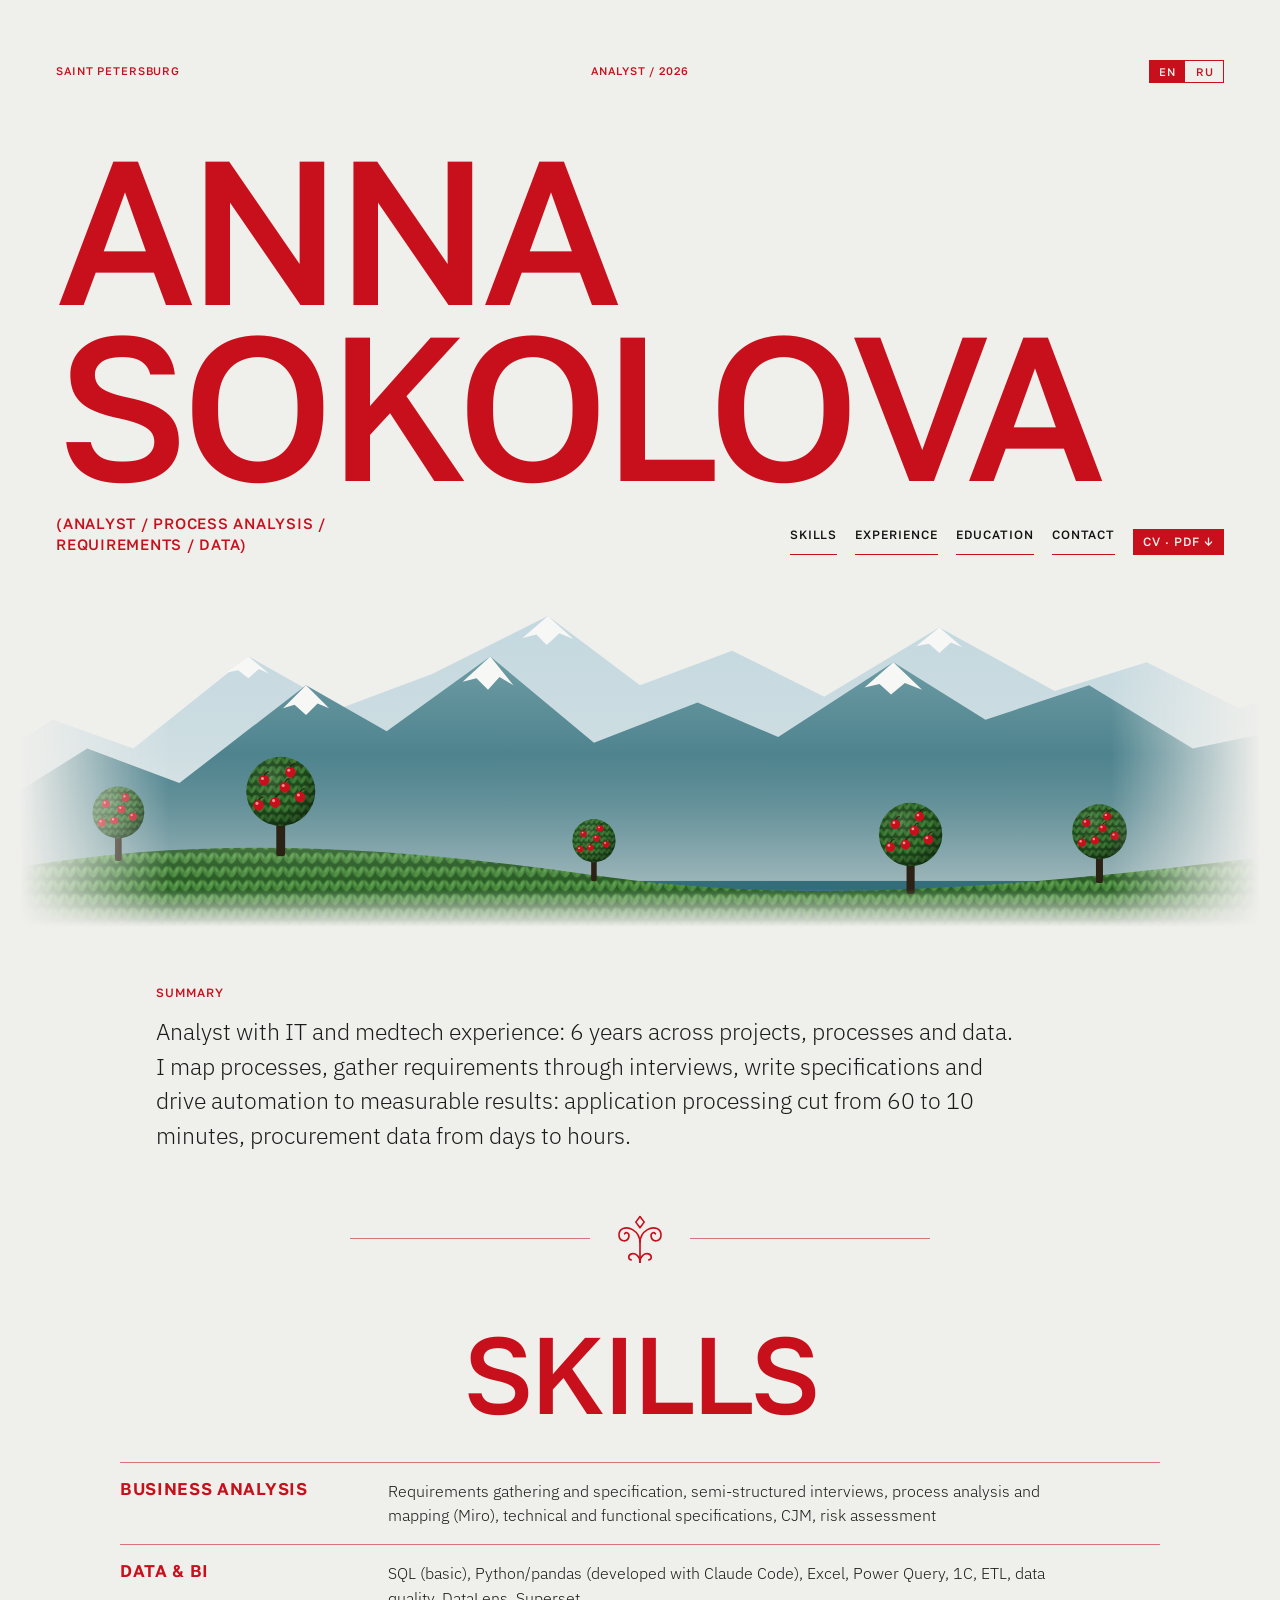
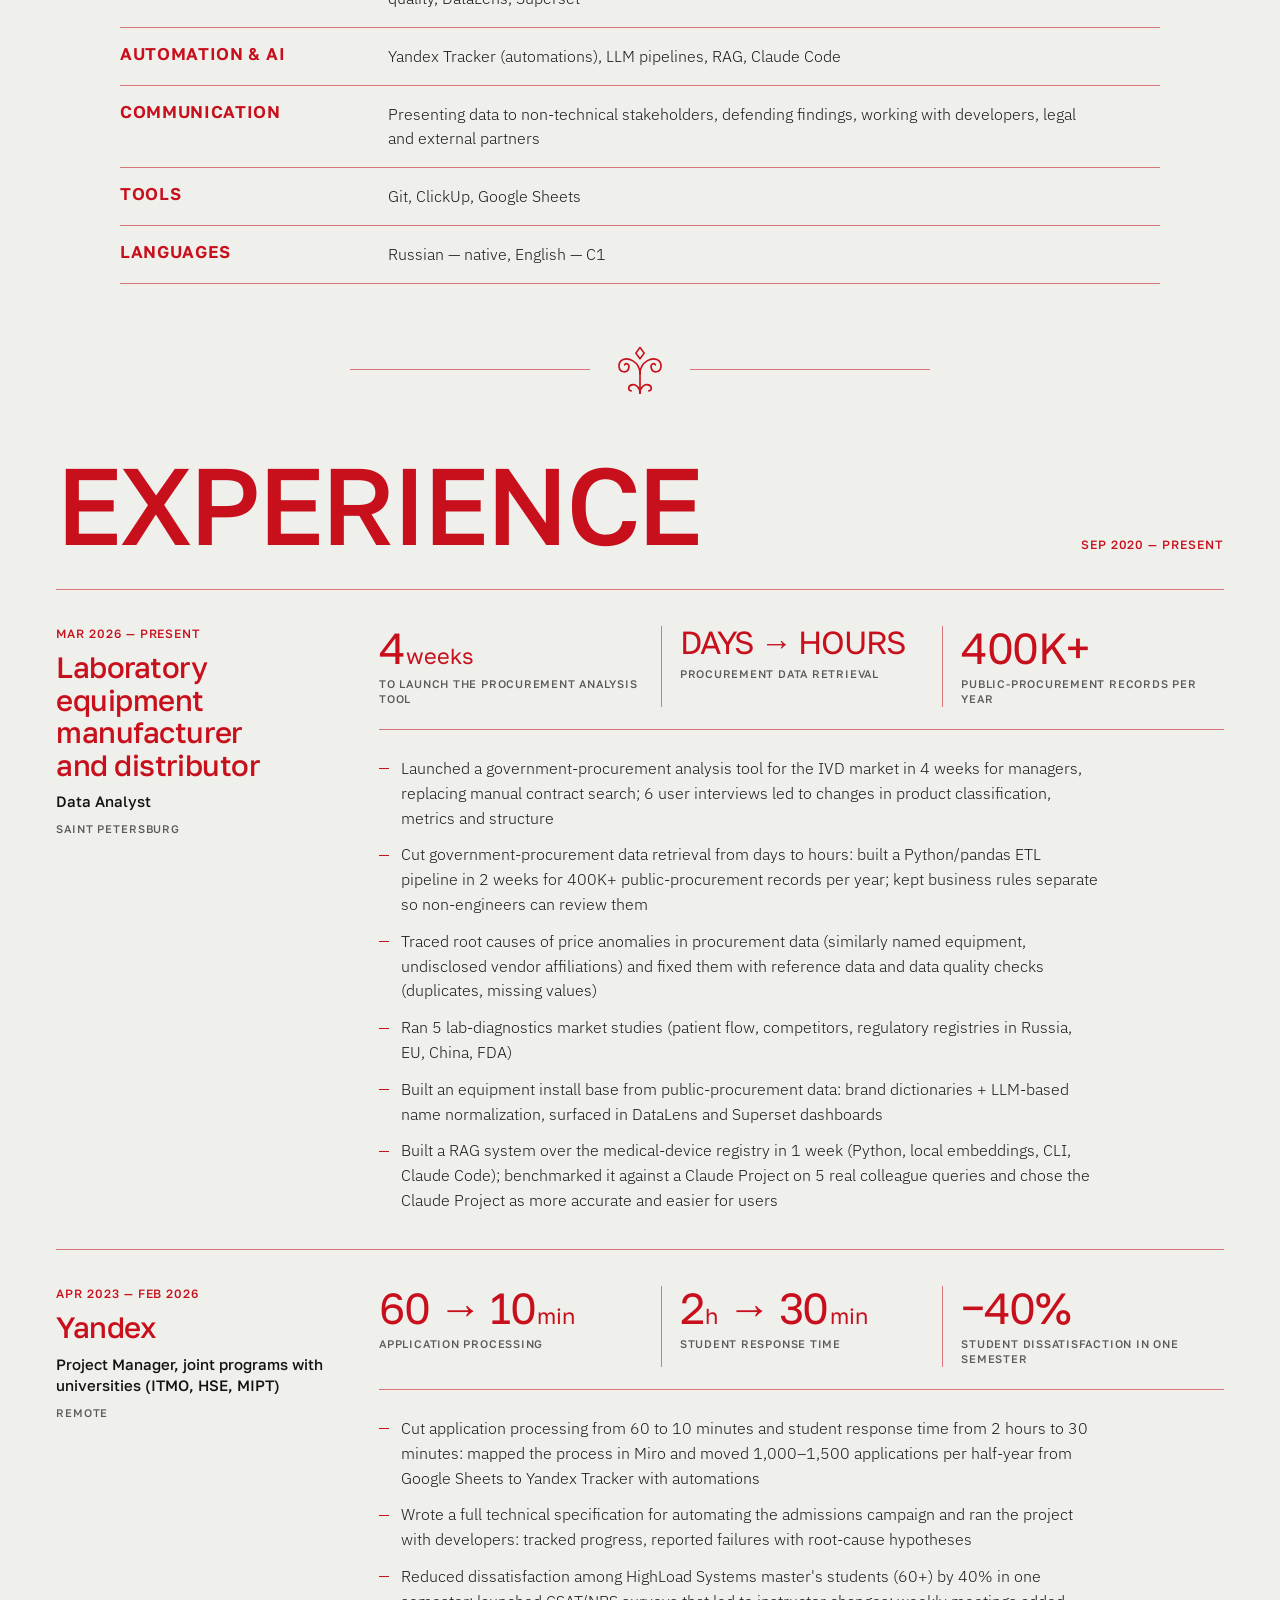
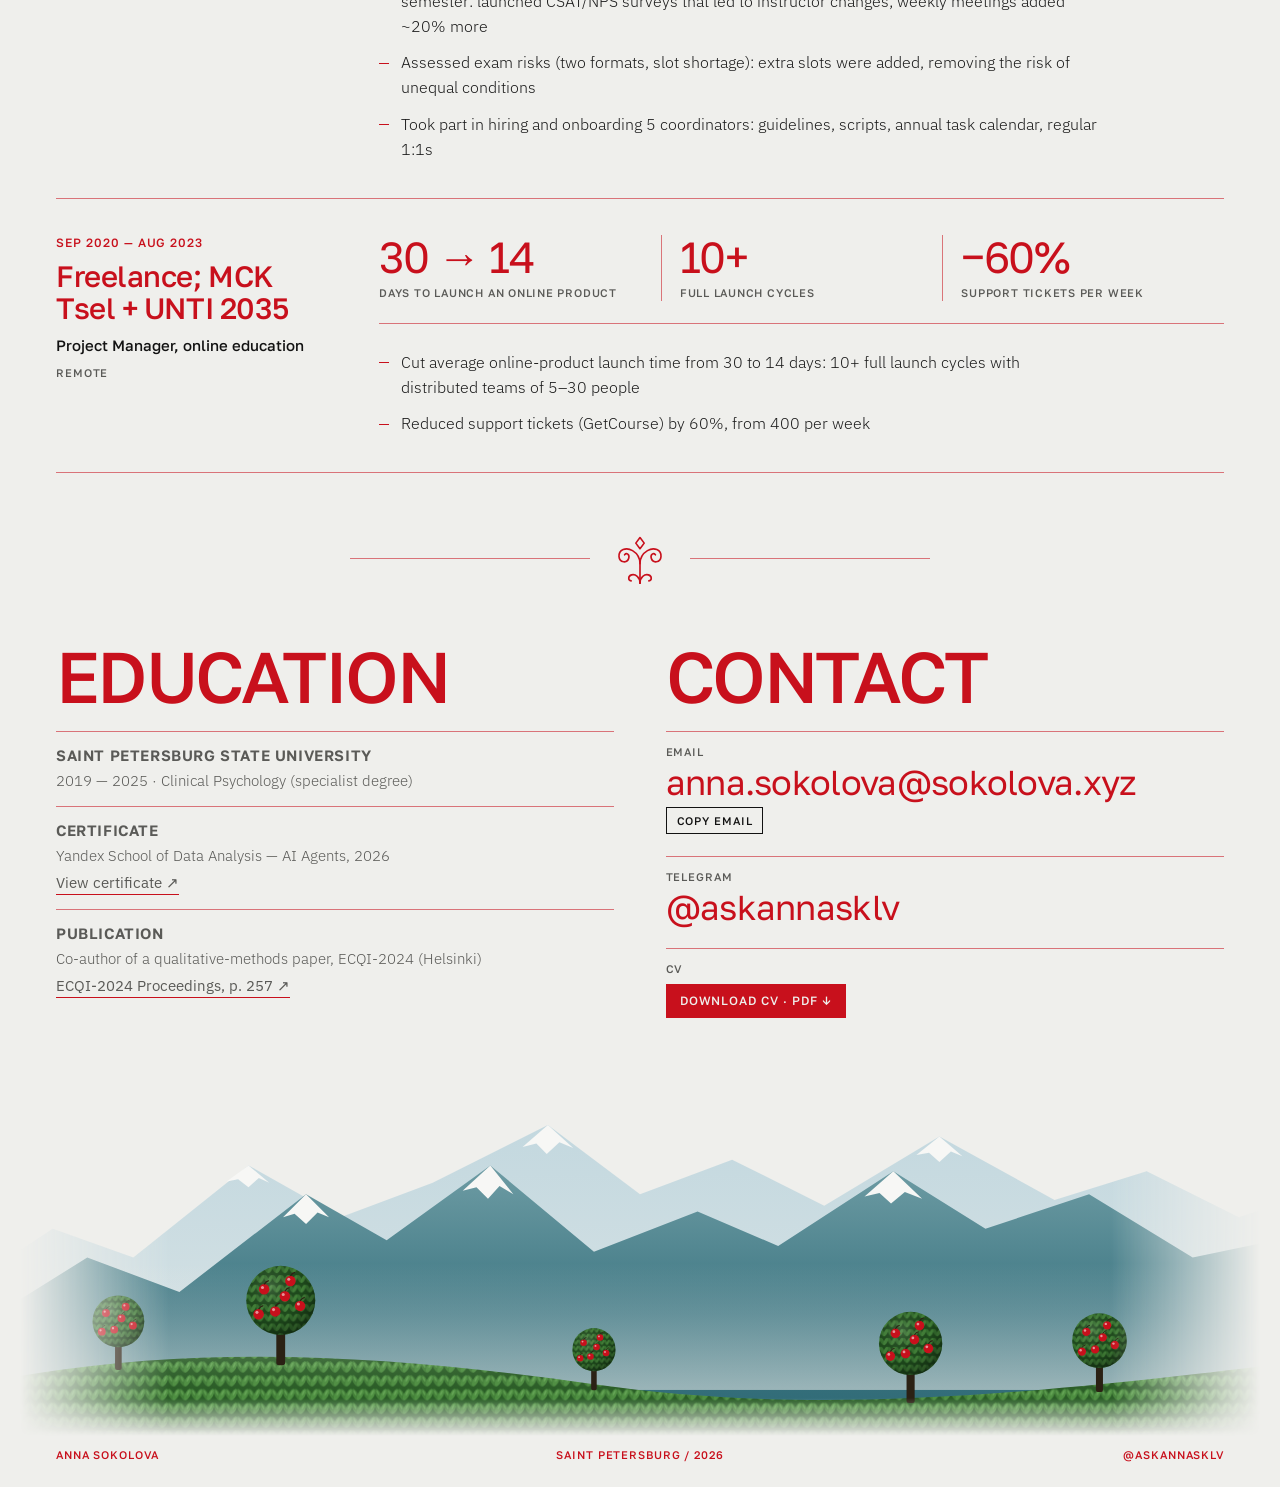
==== commit b4ba2297: "Analyst version: drop supplier-decision and stand-by-findings lines Co-Authored-By: Claude Opus 5.5 " ====
--- a/analyst/index.html
+++ b/analyst/index.html
@@ -279,8 +279,8 @@
   <!-- ========== SUMMARY ========== -->
   <section class="frame summary" aria-label="Summary">
     <p class="kicker"><span class="en">Summary</span><span class="ru">О себе</span></p>
-    <p class="lead en">Analyst with IT and medtech experience: 6 years across projects, processes and data. I map processes, gather requirements through interviews, write specifications and drive automation to measurable results: application processing cut from 60 to 10 minutes, procurement data from days to hours. I stand by my findings, including those the business would rather not hear.</p>
-    <p class="lead ru">Аналитик с опытом в IT и медтехе, 6 лет в проектах, процессах и данных. Описываю процессы, собираю требования на интервью, пишу ТЗ и довожу автоматизацию до измеримого результата: обработка заявок с 60 до 10 минут, данные о закупках — с дней до часов. Защищаю выводы, даже неудобные для бизнеса.</p>
+    <p class="lead en">Analyst with IT and medtech experience: 6 years across projects, processes and data. I map processes, gather requirements through interviews, write specifications and drive automation to measurable results: application processing cut from 60 to 10 minutes, procurement data from days to hours.</p>
+    <p class="lead ru">Аналитик с опытом в IT и медтехе, 6 лет в проектах, процессах и данных. Описываю процессы, собираю требования на интервью, пишу ТЗ и довожу автоматизацию до измеримого результата: обработка заявок с 60 до 10 минут, данные о закупках — с дней до часов.</p>
   </section>
 
   <div class="seal" aria-hidden="true"><span></span><svg viewBox="0 0 120 120"><use href="#horn" stroke="#C8101C" stroke-width="3.5"/></svg><span></span></div>
@@ -334,7 +334,7 @@
           <li>Launched a government-procurement analysis tool for the IVD market in 4 weeks for managers, replacing manual contract search; 6 user interviews led to changes in product classification, metrics and structure</li>
           <li>Cut government-procurement data retrieval from days to hours: built a Python/pandas ETL pipeline in 2 weeks for 400K+ public-procurement records per year; kept business rules separate so non-engineers can review them</li>
           <li>Traced root causes of price anomalies in procurement data (similarly named equipment, undisclosed vendor affiliations) and fixed them with reference data and data quality checks (duplicates, missing values)</li>
-          <li>Ran 5 lab-diagnostics market studies (patient flow, competitors, regulatory registries in Russia, EU, China, FDA); based on my findings, management declined a contract with a supplier</li>
+          <li>Ran 5 lab-diagnostics market studies (patient flow, competitors, regulatory registries in Russia, EU, China, FDA)</li>
           <li>Built an equipment install base from public-procurement data: brand dictionaries + LLM-based name normalization, surfaced in DataLens and Superset dashboards</li>
           <li>Built a RAG system over the medical-device registry in 1 week (Python, local embeddings, CLI, Claude Code); benchmarked it against a Claude Project on 5 real colleague queries and chose the Claude Project as more accurate and easier for users</li>
         </ul>
@@ -342,7 +342,7 @@
           <li>За 4 недели запустила инструмент анализа госзакупок ИВД для менеджеров вместо ручного поиска контрактов; по итогам 6 интервью с пользователями изменила классификацию продуктов, метрики и структуру</li>
           <li>Сократила время получения данных о госзакупках с дней до часов: за 2 недели построила ETL-пайплайн на Python/pandas для 400K+ записей ЕИС в год; бизнес-правила вынесла отдельно, чтобы их проверял не-инженер</li>
           <li>Нашла корневые причины ценовых аномалий в закупках (похожие наименования оборудования, нераскрытая аффилированность поставщиков) и закрыла их справочниками и контролем качества данных (дубли, пропуски)</li>
-          <li>Провела 5 исследований рынков лабораторной диагностики (пациентопоток, конкуренты, регуляторные реестры РФ, ЕС, Китая, FDA); по моим выводам руководство отказалось от контракта с поставщиком</li>
+          <li>Провела 5 исследований рынков лабораторной диагностики (пациентопоток, конкуренты, регуляторные реестры РФ, ЕС, Китая, FDA)</li>
           <li>Собрала инсталл-базу оборудования по данным ЕИС: справочники брендов + нормализация наименований через LLM, результат выведен в дашборды DataLens и Superset</li>
           <li>За 1 неделю собрала RAG-систему по реестру медизделий (Python, локальные эмбеддинги, CLI, Claude Code); на 5 реальных запросах коллег сравнила её с Claude Project и выбрала Claude Project: точнее и понятнее пользователям</li>
         </ul>
